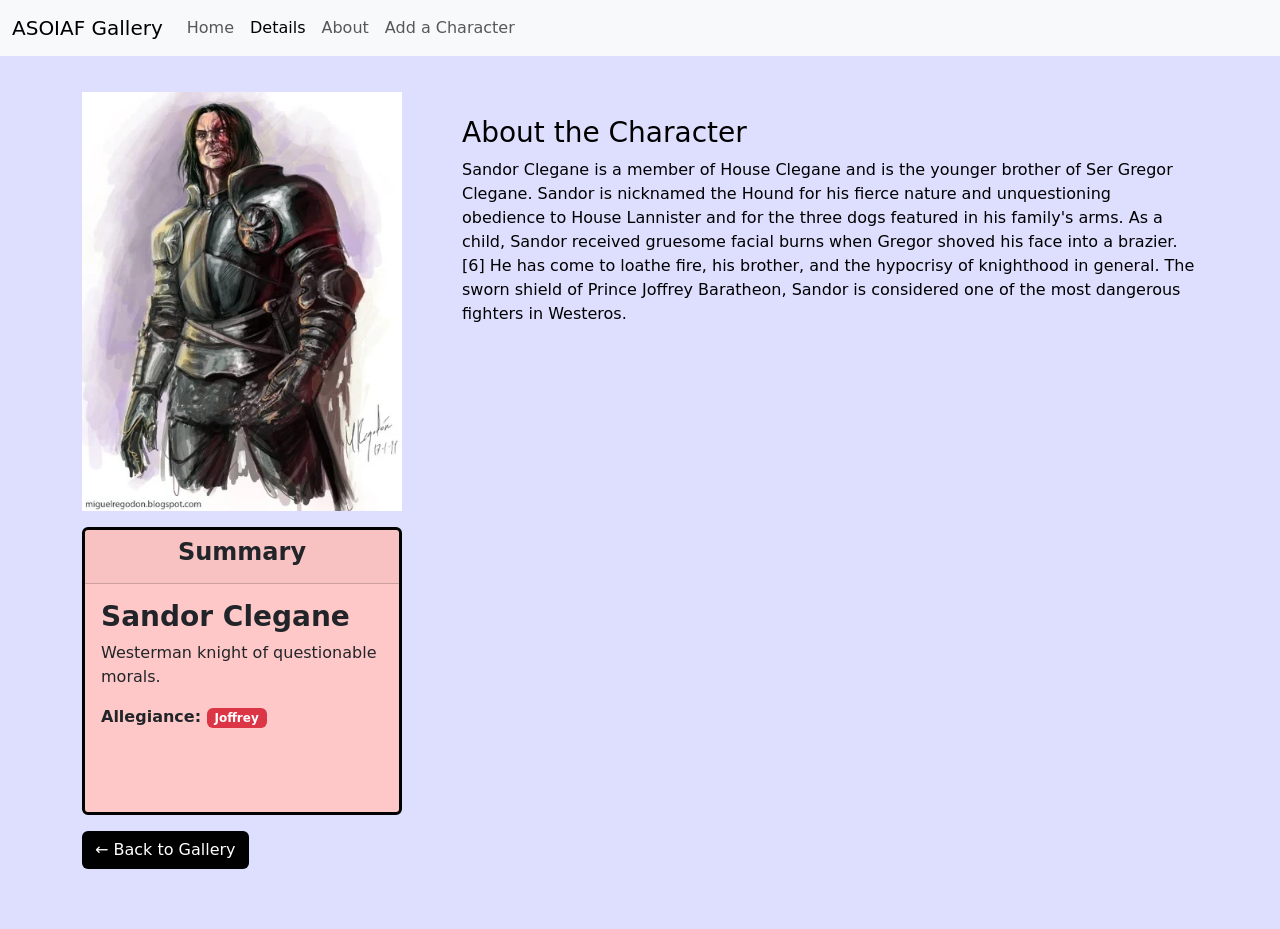
==== details.html @ 83241465 "added about and details pages; filtering for house allegiance" ====
<!--details on sandor clegaine-->
<!doctype html>
<html lang="en">

  <head>
    <meta charset="utf-8">
    <meta name="viewport" content="width=device-width, initial-scale=1">
    <link href="https://cdn.jsdelivr.net/npm/bootstrap@5.3.8/dist/css/bootstrap.min.css" rel="stylesheet">
    <link rel="stylesheet" href="styles.css">
    <title>ASOIAF Gallery - sandor clegane</title>
  </head>

  <body class = "d-flex flex-column min-vh-100">
    <script src="https://cdn.jsdelivr.net/npm/bootstrap@5.3.8/dist/js/bootstrap.bundle.min.js" integrity="sha384-FKyoEForCGlyvwx9Hj09JcYn3nv7wiPVlz7YYwJrWVcXK/BmnVDxM+D2scQbITxI" crossorigin="anonymous"></script>
    <!--nav bar-->
    <nav class="navbar navbar-expand-lg bg-body-tertiary">
  <div class="container-fluid">
    <a class="navbar-brand" href="index.html">ASOIAF Gallery</a>
    <button class="navbar-toggler" type="button" data-bs-toggle="collapse" data-bs-target="#navbarSupportedContent" aria-controls="navbarSupportedContent" aria-expanded="false" aria-label="Toggle navigation">
      <span class="navbar-toggler-icon"></span>
    </button>
    <div class="collapse navbar-collapse" id="navbarSupportedContent">
      <ul class="navbar-nav me-auto mb-2 mb-lg-0">
        <li class="nav-item">
          <a class="nav-link" aria-current="page" href="index.html">Home</a>
        </li>
        <li class="nav-item">
          <a class="nav-link active" href="details.html">Details</a>
        </li>
        <li class="nav-item">
          <a class="nav-link" href="about.html">About</a>
        </li>
        <li class="nav-item">
          <a class="nav-link" href="new-character-form.html">Add a Character</a>
        </li>
      </ul>
    </div>
  </div>
</nav>

<div class="container-md py-3 ">
    <div class="row">
        <div class="col-sm-4">
            <img src="images/sandor.jpg" class="detailsimg" alt="..." width="320rem">
            <div class="card details-card mb-3 mt-3">
                <div class = "card-header">
                    <h4>Summary</h4>
                </div>
            <div class="card-body">
                <h3 style="font-weight:700; text-align:left">
                    Sandor Clegane
                </h3>
                <p>
                    Westerman knight of questionable morals.
                </p>
                <p>
                    <b>Allegiance: </b> 
                    <span class="badge bg-danger">
                        Joffrey
                    </span>
                </p>
            </div>
            </div>
        </div>
        
        <div class="col-sm py-4 mt-55">
            <h3 style="text-align:left">
                About the Character
            </h3>
            <p>
                Sandor Clegane is a member of House Clegane and is the younger brother of Ser Gregor Clegane. Sandor is nicknamed the Hound for his fierce nature and unquestioning obedience to House Lannister and for the three dogs featured in his family's arms.

As a child, Sandor received gruesome facial burns when Gregor shoved his face into a brazier.[6] He has come to loathe fire, his brother, and the hypocrisy of knighthood in general. The sworn shield of Prince Joffrey Baratheon, Sandor is considered one of the most dangerous fighters in Westeros.
            </p>
    </div>
</div>
<a href="index.html" class="btn back-button mb-4">← Back to Gallery</a>
</div>
---- styles.css ----
body{
    background-color:rgb(222,222,255);
    color:Black;
    padding-top:0px;
    padding-bottom:20px;
    h1 {
        text-align: center;
        margin-bottom:30px;
    }
}


.navbar {

    margin-bottom: 20px;
}

.collapse{
}

.back-button{
    background-color:black;
    color:white;
    --bs-btn-hover-color:rgb(222,222,222);
    --bs-btn-hover-bg:rgb(55,55,55);
    --bs-btn-hover-border-color:rgb(200,200,200);
}

.details-card{
    width:20rem;
    height:18rem;
    background-color:rgb(255,200,200);
    border-width:3px;
    border-color: black;
}

.char-card {
    img:sizes;
    img{
        width:20rem;
        height:20rem;
        text-align:center;
    }
    height: 35rem;
    width: 20.3rem;
    margin-top: 30px;
    background-color:rgb(255,200,200);
    border-width:3px;
    border-color: black;
    h5{
        font-weight: 600;
        
    }
    p{
        color:black;
        border-color:black;
        border-width:3px;
    }
    
    btn-primary{
        background-color:black;
        color:black;
    }
    a{
        
        background-color:rgb(33,33,33);
        border-color:white;
        --bs-btn-hover-bg:rgb(55,55,55);
        --bs-btn-hover-border-color:rgb(200,200,200);
    }

}


.page-header{
    margin-top:20px;
    margin-bottom:30px;
}
.card-header {
    h4{
        text-align: center;
        font-weight:bold;
    }
    background-color: 155,88,88;
}
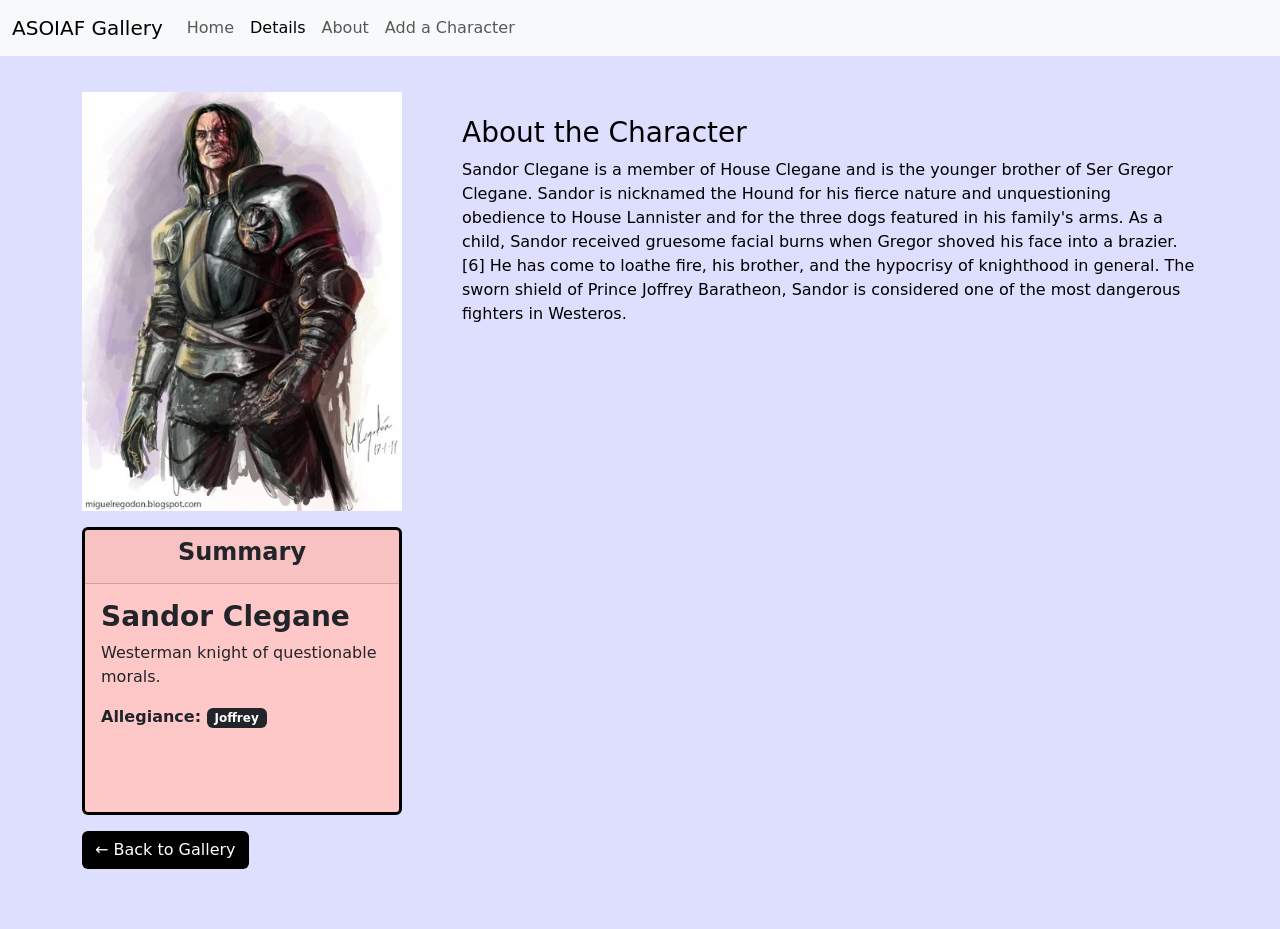
==== commit 385c4c15: "new character form added" ====
--- a/details.html
+++ b/details.html
@@ -55,7 +55,7 @@
                 </p>
                 <p>
                     <b>Allegiance: </b> 
-                    <span class="badge bg-danger">
+                    <span class="badge bg-dark">
                         Joffrey
                     </span>
                 </p>
--- a/styles.css
+++ b/styles.css
@@ -34,7 +34,26 @@
     background-color:rgb(255,200,200);
     border-width:3px;
     border-color: black;
+
 }
+
+.charform {
+    justify-content-center
+    width:33rem;
+    background-color:rgb(255,200,200);
+    .btn-danger {
+        --bs-btn-active-color:rgb(222,222,255);
+        --bs-btn-bg:rgb(222,222,255);
+        --bs-btn-color:black;
+        --bs-btn-hover-bg:rgb(255,255,255);
+        --bs-btn-hover-color:rgb(0,0,0);
+        --bs-btn-border-color:rgb(55,55,255);
+        --bs-btn-hover-border-color:rgb(55,55,255);
+    }
+
+}
+
+
 
 .char-card {
     img:sizes;
